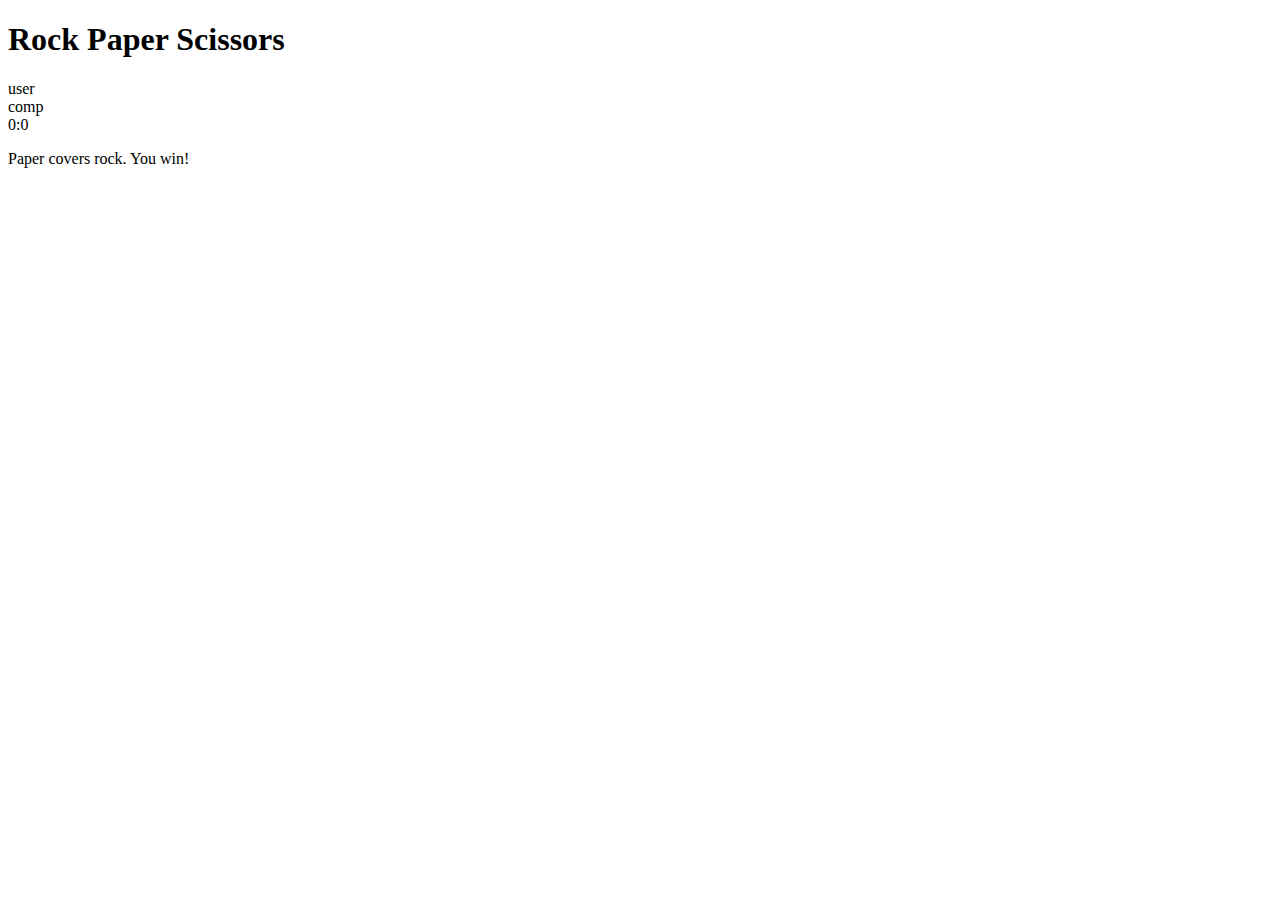
==== index.html @ 48d4baeb "Add image files for UI to directory" ====
<!DOCTYPE html>
<html>
    <head>
        <meta charset="utf-8">
        <title>Rock Paper Scissors Game</title>
        <body>
          <header> 
              <h1>Rock Paper Scissors</h1>
          </header>
          <div class="scoreboard">
              <div id="user-label" class="badge">user</div>
              <div id="computer-label" class="badge">comp</div>
              <span id="user-score">0</span>:<span id="computer-score">0</span>
          </div>

          <div class="result">
              <p>Paper covers rock. You win!</p>
          </div>

          <div class="choices"></div>
        </body>
    </head>
</html>
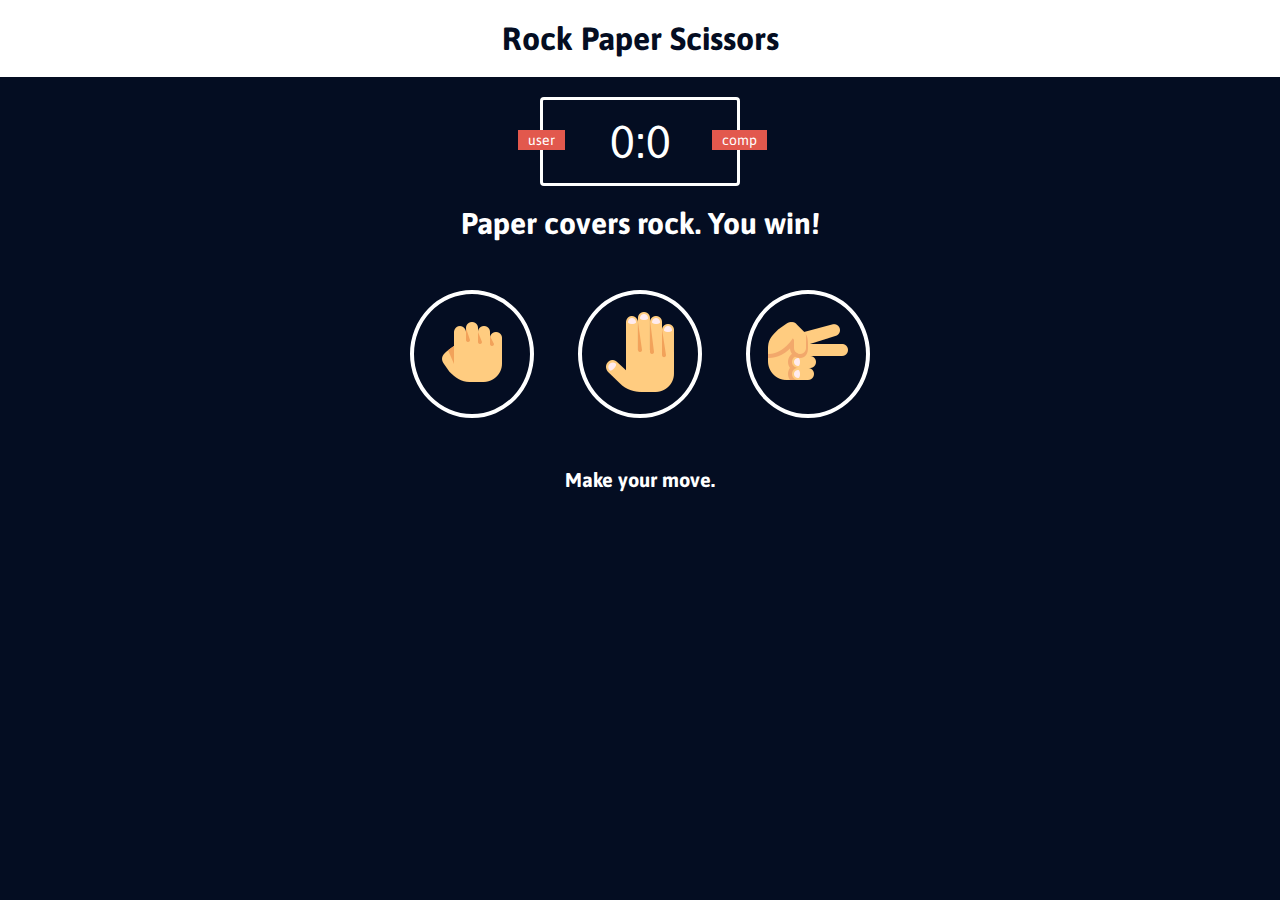
==== commit a3477f09: "Finish HTML/CSS..Begin JS functionality" ====
--- a/index.html
+++ b/index.html
@@ -3,13 +3,14 @@
     <head>
         <meta charset="utf-8">
         <title>Rock Paper Scissors Game</title>
+        <link rel="stylesheet" href="style.css">
         <body>
           <header> 
               <h1>Rock Paper Scissors</h1>
           </header>
           <div class="scoreboard">
-              <div id="user-label" class="badge">user</div>
-              <div id="computer-label" class="badge">comp</div>
+              <div class="badge" id="user-label">user</div>
+              <div class="badge" id="computer-label">comp</div>
               <span id="user-score">0</span>:<span id="computer-score">0</span>
           </div>
 
@@ -17,7 +18,17 @@
               <p>Paper covers rock. You win!</p>
           </div>
 
-          <div class="choices"></div>
+          <div class="choices">
+              <div class="choice" id="rock">
+                  <img src="rps_images/icons8-hand-rock-96.png" alt=""></div>
+              <div class="choice" id="paper">
+                  <img src="rps_images/icons8-hand-96.png" alt=""></div>
+              <div class="choice" id="scissors">
+                  <img src="rps_images/icons8-hand-scissors-96.png" alt=""></div>
+          </div>
+
+          <p id="action-message">Make your move.</p>
+          <script src="app.js" charset="utf-8"></script>
         </body>
     </head>
 </html>--- a/style.css
+++ b/style.css
@@ -0,0 +1,93 @@
+@import url('https://fonts.googleapis.com/css2?family=Asap:wght@400;500;600;700&display=swap');
+
+* {
+  margin: 0;
+  padding: 0;
+  box-sizing: border-box;
+}
+
+body {
+  background-color: #040d22;
+}
+
+header {
+  background: white;
+  padding: 20px;
+}
+
+h1 {
+  color: #040d22;
+  text-align: center;
+  font-family: Asap, sans-serif;
+}
+
+.scoreboard {
+  border: 3px solid white;
+  border-radius: 4px;
+  text-align: center;
+  width: 200px;
+  margin: 20px auto;
+  color: white;
+  font-size: 46px;
+  font-family: Asap, sans-serif;
+  padding: 15px 20px;
+  position: relative;
+}
+
+.badge {
+  background: #e2584d;
+  font-size: 14px;
+  padding: 2px 10px;
+  font-family: Asap, sans-serif;
+}
+
+#user-label {
+  position: absolute;
+  top: 30px;
+  left: -25px;
+}
+
+#computer-label {
+  position: absolute;
+  top: 30px;
+  right: -30px;
+}
+
+.result {
+  color: white;
+  font-size: 30px;
+}
+
+.result > p {
+  text-align: center;
+  font-family: Asap, sans-serif;
+  font-weight: bold;
+}
+
+.choices {
+   text-align: center;
+   margin: 50px 0; 
+}
+
+.choice {
+  border: 4px solid white;
+  border-radius: 50%;
+  padding: 10px;
+  margin: 0 20px;
+  display: inline-block;
+  transition: all 0.4s ease;
+}
+
+.choice:hover {
+  cursor: pointer;
+  background: #f4f4f4;
+
+}
+
+#action-message {
+  text-align: center;
+  font-family: Asap, sans-serif;
+  font-weight: bold;
+  font-size: 20px;
+  color: white;
+}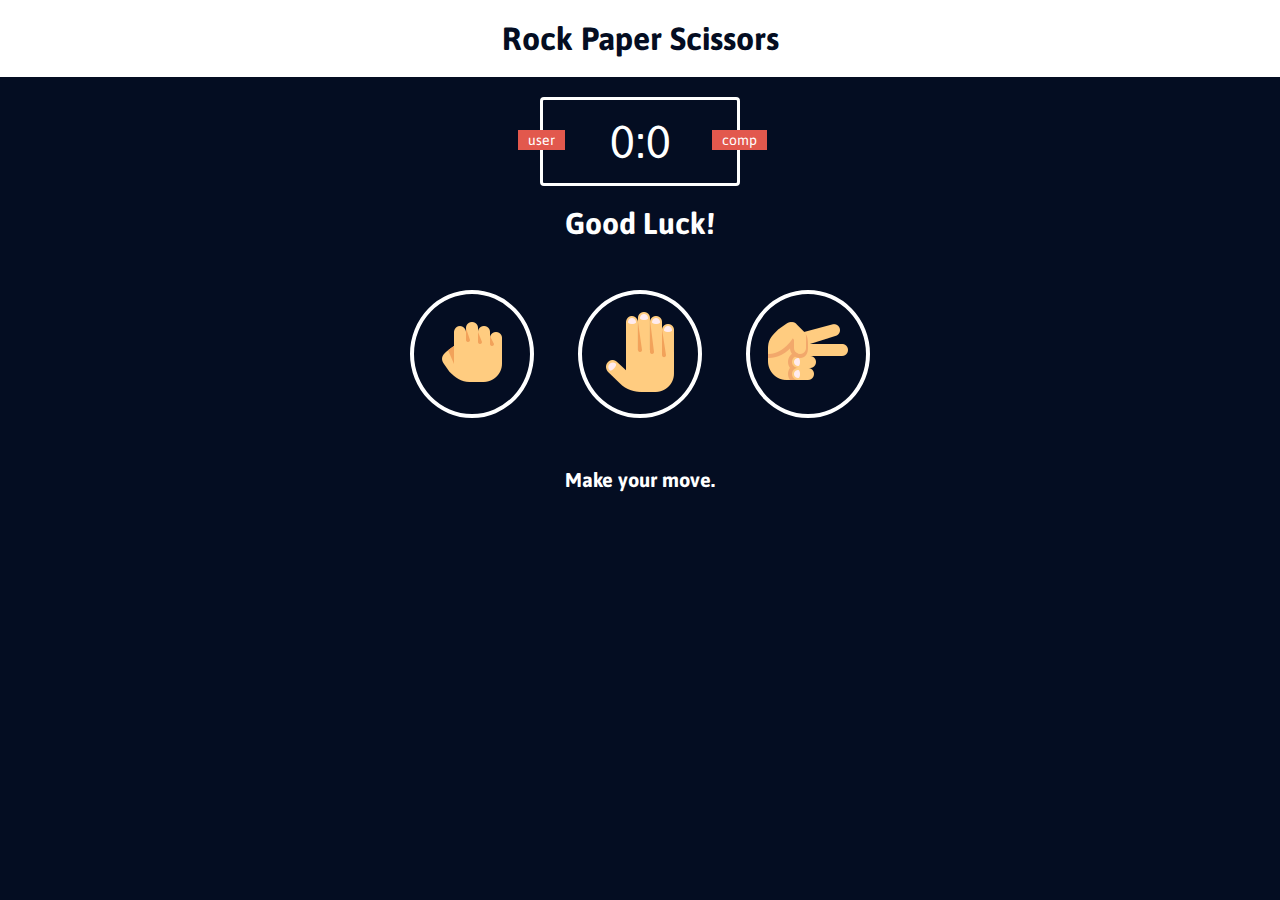
==== commit 0c3be6bf: "Write javascript for browser interactivity" ====
--- a/index.html
+++ b/index.html
@@ -15,7 +15,7 @@
           </div>
 
           <div class="result">
-              <p>Paper covers rock. You win!</p>
+              <p>Good Luck!</p>
           </div>
 
           <div class="choices">
--- a/style.css
+++ b/style.css
@@ -81,7 +81,7 @@
 .choice:hover {
   cursor: pointer;
   background: #f4f4f4;
-
+  transform: scale(1.1);
 }
 
 #action-message {
@@ -90,4 +90,19 @@
   font-weight: bold;
   font-size: 20px;
   color: white;
-}+}
+
+.green-glow {
+    border: 4px solid rgb(63, 238, 63);
+    box-shadow: 0 0  10px #31b43a;
+  }
+  
+  .red-glow {
+    border: 4px solid rgb(247, 32, 32);
+    box-shadow: 0 0 10px #d01115;
+  }
+  
+  .grey-glow {
+    border: 4px solid #96968f;
+    box-shadow: 0 0 10px #25292b;
+  }